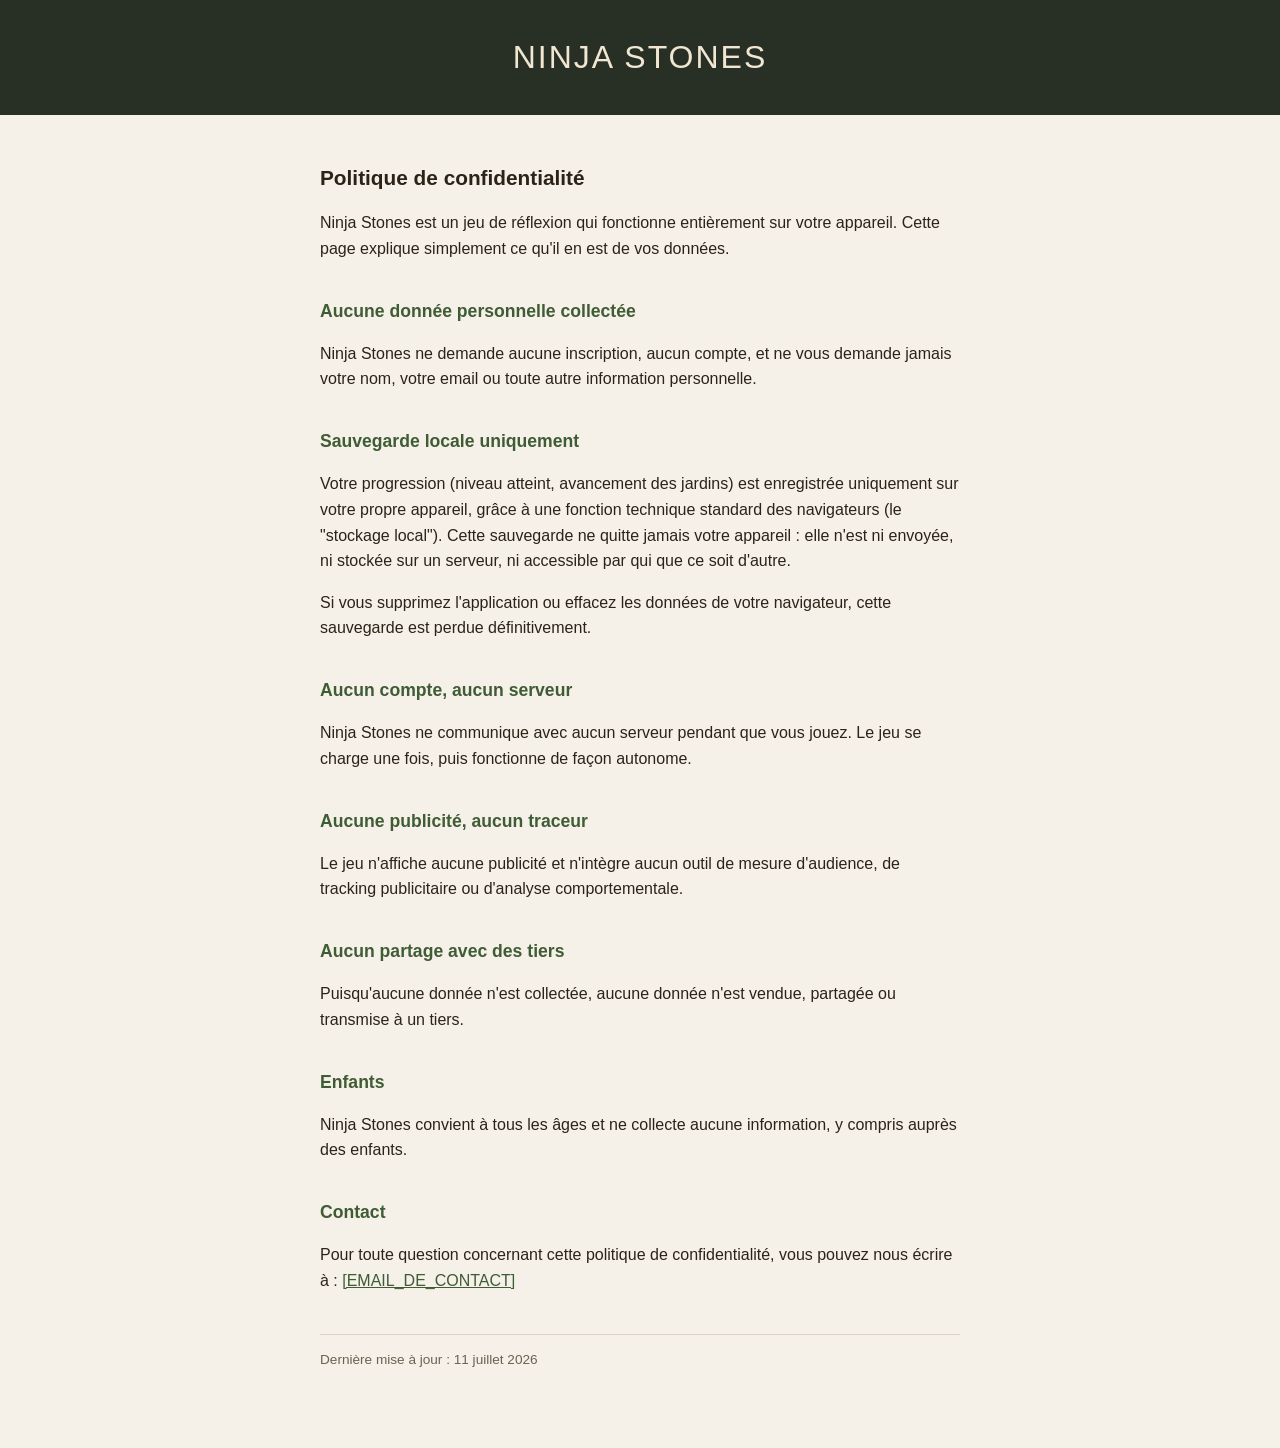
==== privacy.html @ 30b83fdc "Add files via upload" ====
<!DOCTYPE html>
<html lang="fr">
<head>
    <meta charset="UTF-8">
    <meta name="viewport" content="width=device-width, initial-scale=1.0">
    <title>Politique de confidentialité — Ninja Stones</title>
    <style>
        body {
            font-family: -apple-system, BlinkMacSystemFont, "Segoe UI", Roboto, Helvetica, Arial, sans-serif;
            background-color: #f5f1e8;
            color: #2b2318;
            margin: 0;
            padding: 0;
            line-height: 1.6;
        }
        header {
            background-color: #283026;
            color: #f0e6d2;
            padding: 32px 20px;
            text-align: center;
        }
        header h1 {
            margin: 0;
            font-weight: 300;
            letter-spacing: 2px;
            text-transform: uppercase;
        }
        main {
            max-width: 640px;
            margin: 0 auto;
            padding: 32px 20px 64px;
        }
        h2 {
            color: #3f5c35;
            font-size: 1.1rem;
            margin-top: 2em;
        }
        a { color: #3f5c35; }
        .updated {
            font-size: 0.85rem;
            color: #6b6252;
            margin-top: 3em;
            padding-top: 1em;
            border-top: 1px solid #ddd4c0;
        }
    </style>
</head>
<body>

    <header>
        <h1>Ninja Stones</h1>
    </header>

    <main>
        <h1 style="font-size:1.3rem; color:#2b2318;">Politique de confidentialité</h1>

        <p>Ninja Stones est un jeu de réflexion qui fonctionne entièrement sur votre appareil. Cette page explique simplement ce qu'il en est de vos données.</p>

        <h2>Aucune donnée personnelle collectée</h2>
        <p>Ninja Stones ne demande aucune inscription, aucun compte, et ne vous demande jamais votre nom, votre email ou toute autre information personnelle.</p>

        <h2>Sauvegarde locale uniquement</h2>
        <p>Votre progression (niveau atteint, avancement des jardins) est enregistrée uniquement sur votre propre appareil, grâce à une fonction technique standard des navigateurs (le "stockage local"). Cette sauvegarde ne quitte jamais votre appareil : elle n'est ni envoyée, ni stockée sur un serveur, ni accessible par qui que ce soit d'autre.</p>
        <p>Si vous supprimez l'application ou effacez les données de votre navigateur, cette sauvegarde est perdue définitivement.</p>

        <h2>Aucun compte, aucun serveur</h2>
        <p>Ninja Stones ne communique avec aucun serveur pendant que vous jouez. Le jeu se charge une fois, puis fonctionne de façon autonome.</p>

        <h2>Aucune publicité, aucun traceur</h2>
        <p>Le jeu n'affiche aucune publicité et n'intègre aucun outil de mesure d'audience, de tracking publicitaire ou d'analyse comportementale.</p>

        <h2>Aucun partage avec des tiers</h2>
        <p>Puisqu'aucune donnée n'est collectée, aucune donnée n'est vendue, partagée ou transmise à un tiers.</p>

        <h2>Enfants</h2>
        <p>Ninja Stones convient à tous les âges et ne collecte aucune information, y compris auprès des enfants.</p>

        <h2>Contact</h2>
        <p>Pour toute question concernant cette politique de confidentialité, vous pouvez nous écrire à : <a href="mailto:[EMAIL_DE_CONTACT]">[EMAIL_DE_CONTACT]</a></p>

        <p class="updated">Dernière mise à jour : 11 juillet 2026</p>
    </main>

</body>
</html>
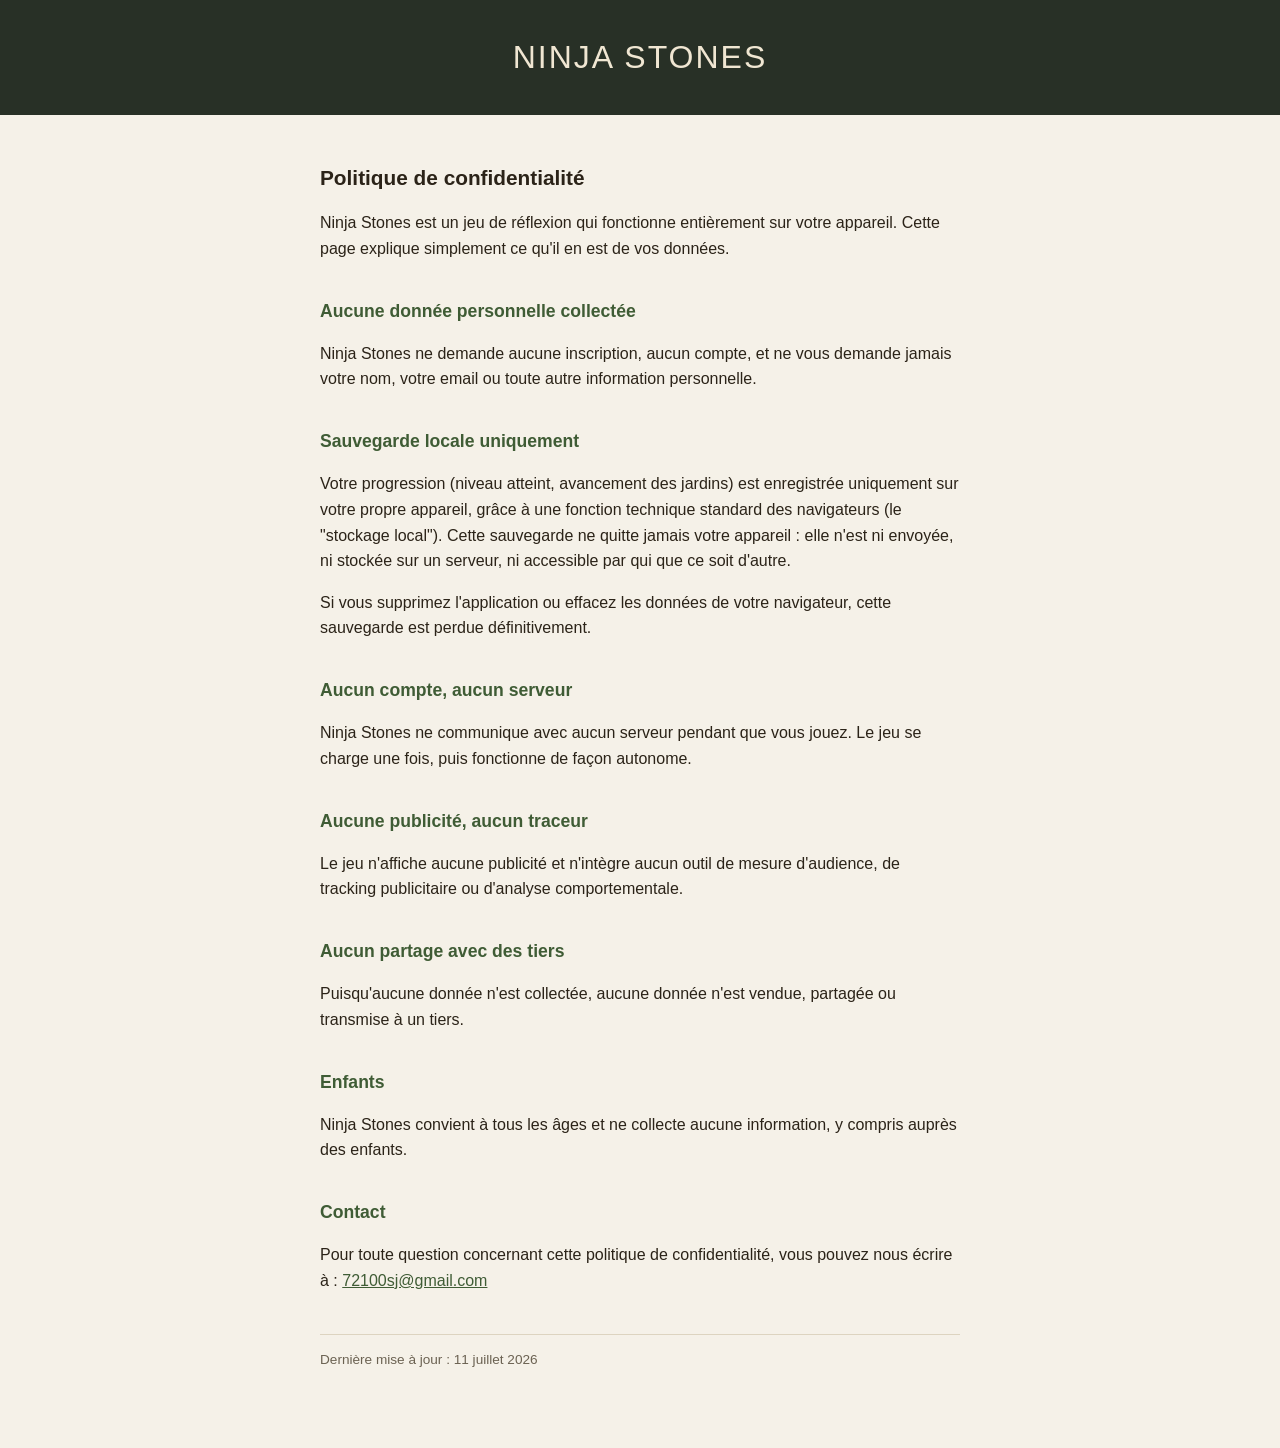
==== commit aa941c93: "Add files via upload" ====
--- a/privacy.html
+++ b/privacy.html
@@ -76,7 +76,7 @@
         <p>Ninja Stones convient à tous les âges et ne collecte aucune information, y compris auprès des enfants.</p>
 
         <h2>Contact</h2>
-        <p>Pour toute question concernant cette politique de confidentialité, vous pouvez nous écrire à : <a href="mailto:[EMAIL_DE_CONTACT]">[EMAIL_DE_CONTACT]</a></p>
+        <p>Pour toute question concernant cette politique de confidentialité, vous pouvez nous écrire à : <a href="mailto:72100sj@gmail.com">72100sj@gmail.com</a></p>
 
         <p class="updated">Dernière mise à jour : 11 juillet 2026</p>
     </main>
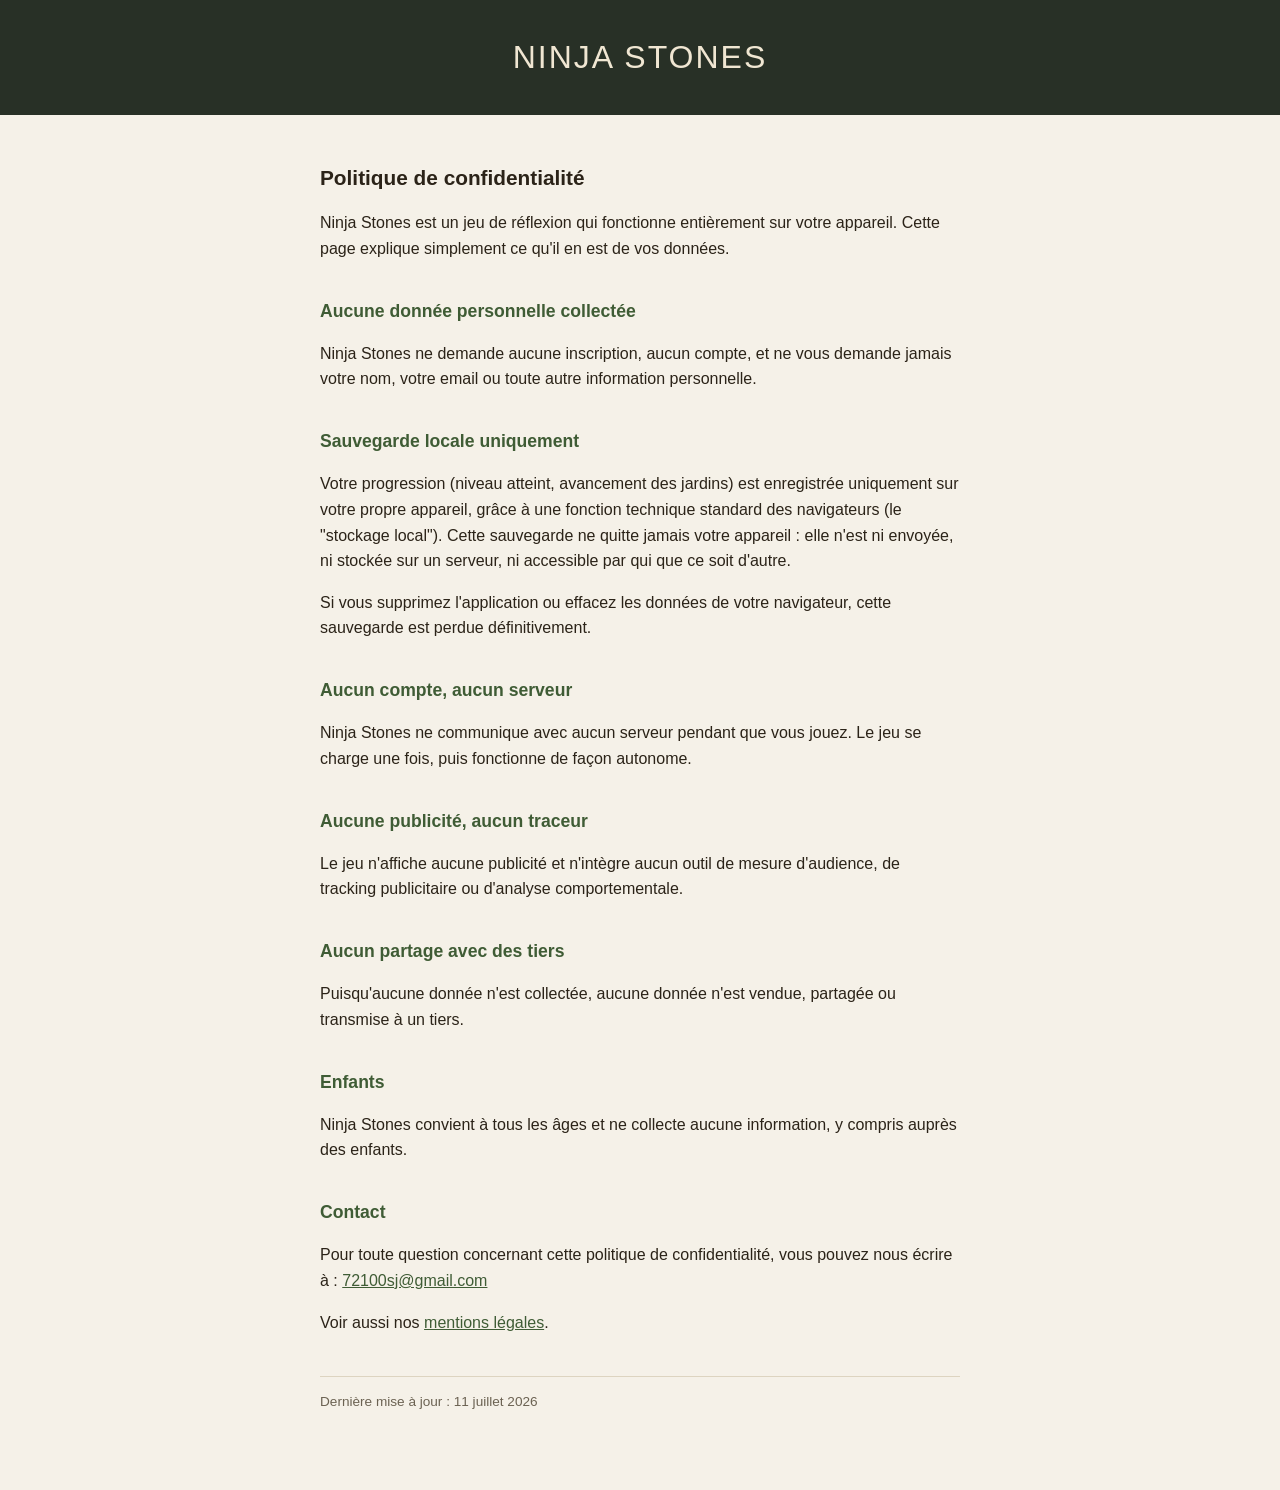
==== commit b052c7c9: "Add files via upload" ====
--- a/privacy.html
+++ b/privacy.html
@@ -77,6 +77,7 @@
 
         <h2>Contact</h2>
         <p>Pour toute question concernant cette politique de confidentialité, vous pouvez nous écrire à : <a href="mailto:72100sj@gmail.com">72100sj@gmail.com</a></p>
+        <p>Voir aussi nos <a href="mentions-legales.html">mentions légales</a>.</p>
 
         <p class="updated">Dernière mise à jour : 11 juillet 2026</p>
     </main>
